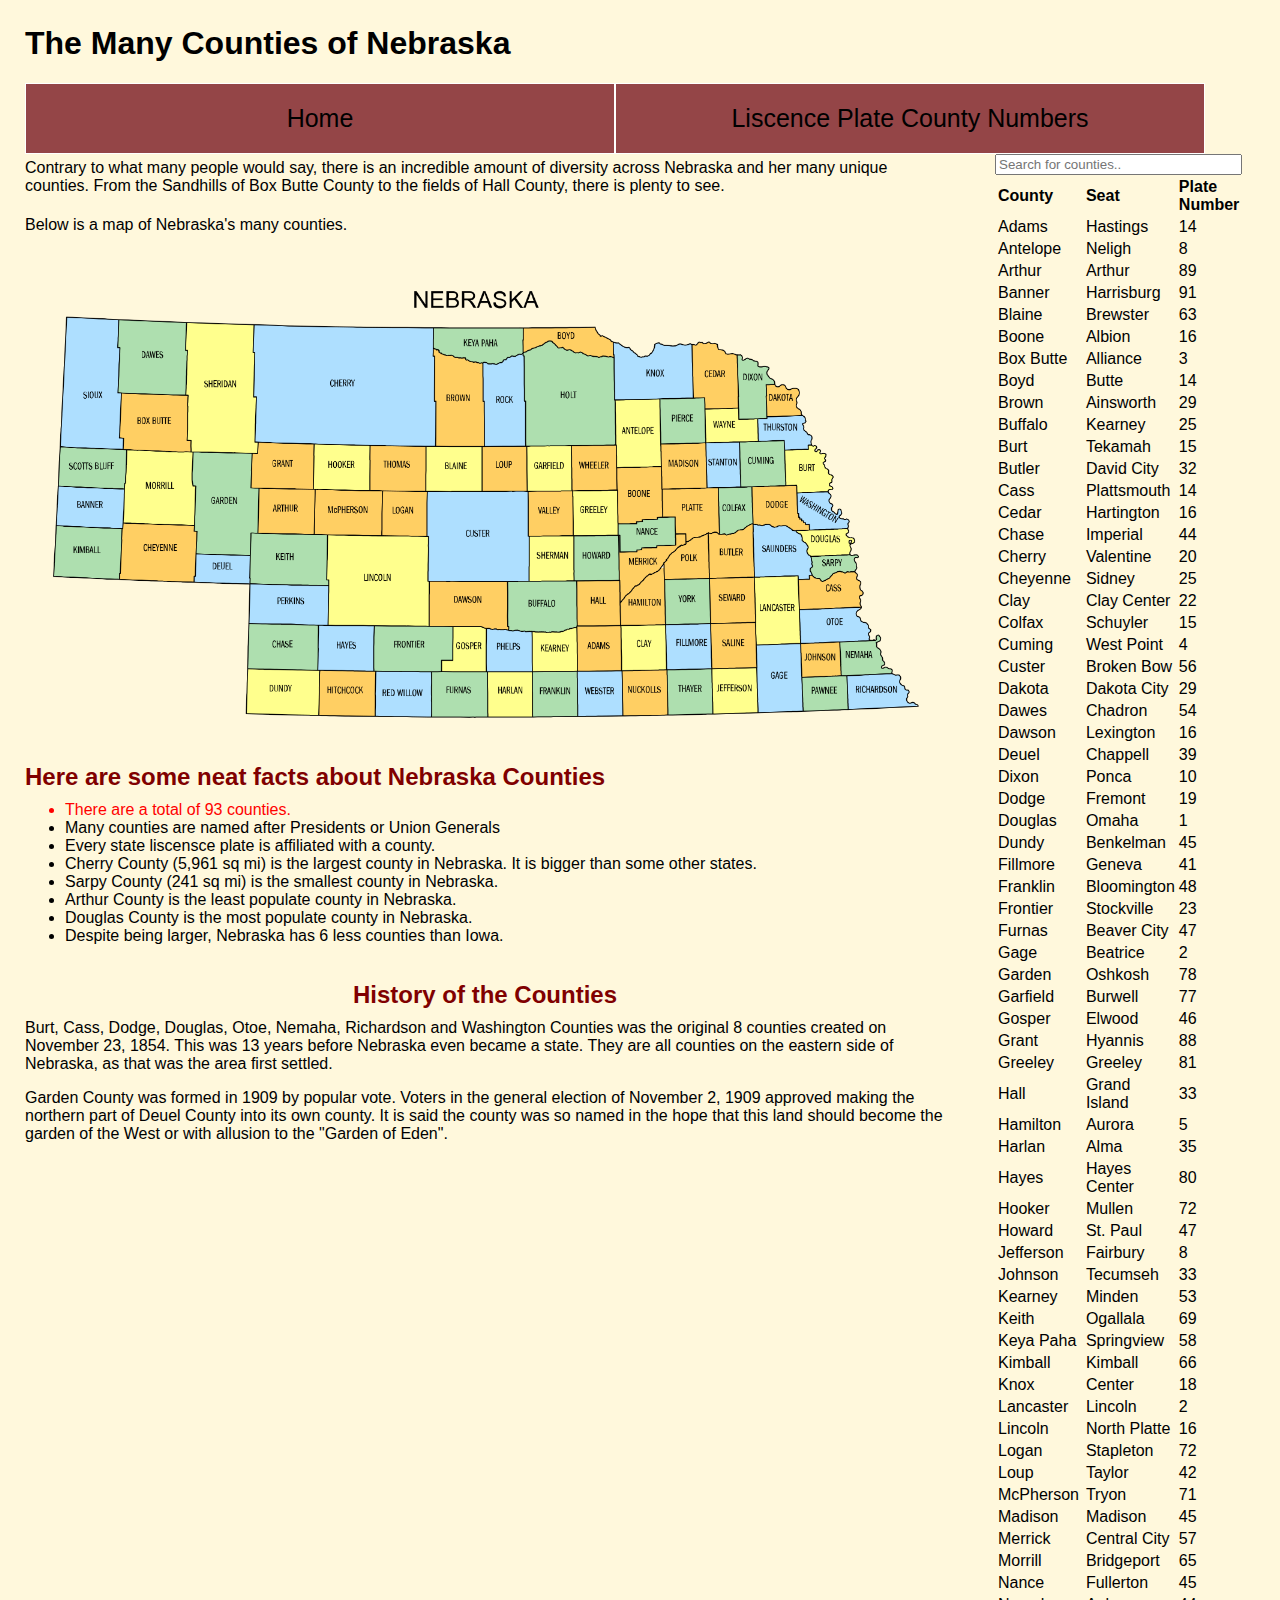
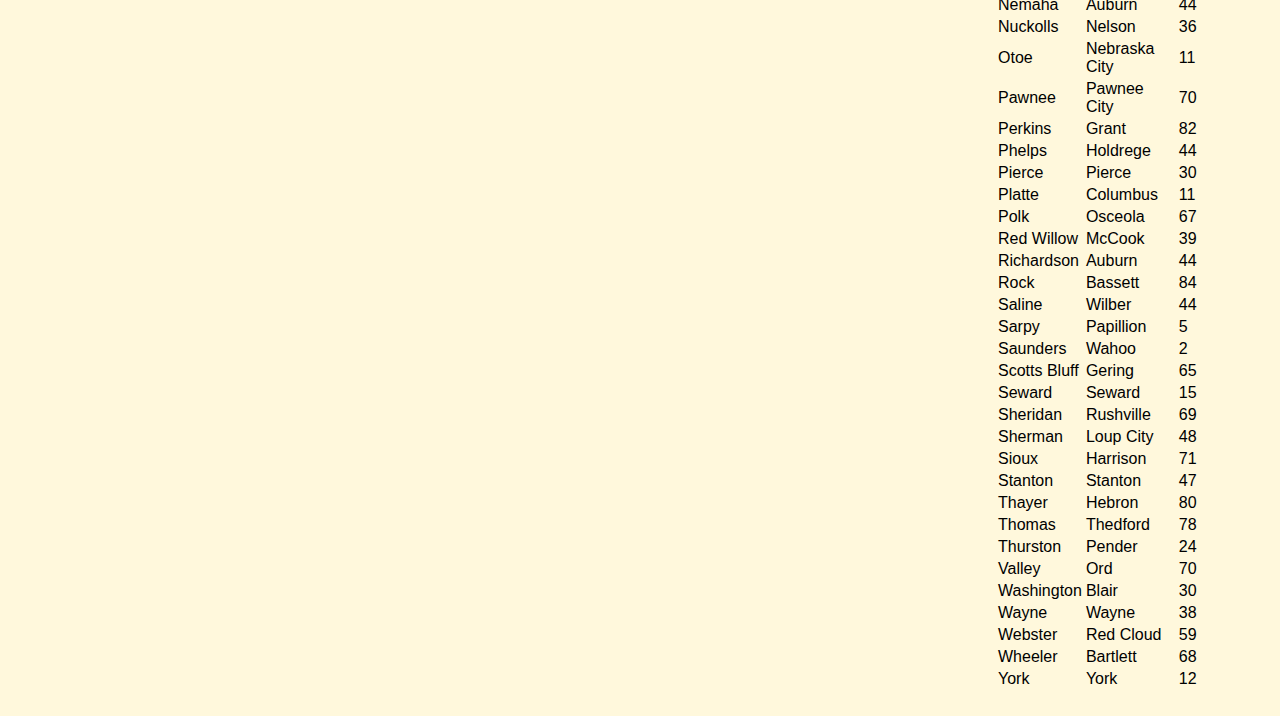
==== index.html @ 9b0bc9d3 "Initial Commit" ====
<!DOCTYPE html>
<html lang="en">
  <head>
    <meta charset="utf-8">
    <title>Nebraska's Counties</title>
    <link rel="stylesheet" href="new.css">
    <link rel="stylesheet"  type = "text/css" href="css/simple.css"> 
    
    <style>
      body {
        background-color: cornsilk; font-family: 'Gill Sans', 'Gill Sans MT', Calibri, 'Trebuchet MS', sans-serif; margin: 25px; padding-right: 50px;
      }
      h2 {color: maroon; margin-bottom: 5px;}
      p {margin-top: 5px;}
      ul {margin-top: 5px;}
      .importantPoint {color: red;}
      /*Map now floats with the content*/
      #nebraskaMap {width: 900px; height: auto; padding: 10px;}
      #countyHistory{ text-align: center;}
        .flex-container {
            display: flex;
            justify-content: left;
            flex-wrap: wrap;
            max-width: 1500px;
        }

        .flex-child {
            flex: 2;
            border: 1px solid white;
            background-color: #944547;
            text-align: center;
            color: white;
            padding: 20px;
            font-size: 25px;
            gap: 20px;
        }
        a:link {
            text-decoration: none;
            color: black;
        }

      a:hover{
        text-decoration: underline;
        color:black;
        background-color: lightcoral;
      }

      .image-container {
        display: flex;
        justify-content: center;
        align-items: center;
      }

      .flex-container-horizontal {
        display: flex;
        gap: 50px;
        flex: 1 1 0;
      }

        .flex-container-vertical {
            display: flex;
            flex-direction: column;
            max-width: 1200px;
        }

      
    </style>
  </head>
  <body>
    <h1>The Many Counties of Nebraska</h1>
    <div class="flex-container">
      <div class="flex-child">
        <a href="index.html">Home</a>
      </div>
      <div class="flex-child">
        <a href="page2.html">Liscence Plate County Numbers</a>
      </div>
    </div>

    <div class="flex-container-horizontal">
        <div class="flex-container-vertical">
            <p>
                Contrary to what many people would say, there is an incredible amount of diversity across Nebraska and her many unique counties. From the Sandhills of Box Butte County to the fields of Hall County,
                there is plenty to see.
            </p>
            <p>Below is a map of Nebraska's many counties.</p>
            <img id="nebraskaMap" src="images/nebraska-county-map-colored-000000.png">
            <h2>Here are some neat facts about Nebraska Counties</h2>
            <ul>
                <li class="importantPoint">There are a total of 93 counties.</li>
                <li>Many counties are named after Presidents or Union Generals</li>
                <li>Every state liscensce plate is affiliated with a county.</li>
                <li>Cherry County (5,961 sq mi) is the largest county in Nebraska. It is bigger than some other states.</li>
                <li>Sarpy County (241 sq mi) is the smallest county in Nebraska.</li>
                <li>Arthur County is the least populate county in Nebraska.</li>
                <li>Douglas County is the most populate county in Nebraska.</li>
                <li>Despite being larger, Nebraska has 6 less counties than Iowa.</li>
            </ul>


            <h2 id="countyHistory">History of the Counties</h2>
            <div class="flex_container">
                <p>
                    Burt, Cass, Dodge, Douglas, Otoe, Nemaha, Richardson and Washington Counties was the original 8 counties created on November 23, 1854. This was 13 years before Nebraska even became a state. They
                    are all counties on the eastern side of Nebraska, as that was the area first settled.
                </p>
                <p>
                    Garden County was formed in 1909 by popular vote. Voters in the general election of November 2, 1909 approved making the northern part of Deuel County into its own county. It is said the county
                    was so named in the hope that this land should become the garden of the West or with allusion to the "Garden of Eden".
            </div>

        </div>

        <div class="flex-container-vertical">

            <input type="text" id="countySearchInput" onkeyup="countySearch()" placeholder="Search for counties.." title="Type in a County's name'">

            <table id="countiesTable">
                <tr class="header">
                    <th style="width:40%; text-align:left">County</th>
                    <th style="width:40%; text-align:left">Seat</th>
                    <th style="width:20%; text-align:left">Plate Number</th>
                </tr>
                <tr>
                    <td>Adams</td>
                    <td>Hastings</td>
                    <td>14</td>
                </tr>
                <tr>
                    <td>Antelope</td>
                    <td>Neligh</td>
                    <td>8</td>
                </tr>
                <tr>
                    <td>Arthur</td>
                    <td>Arthur</td>
                    <td>89</td>
                </tr>
                <tr>
                    <td>Banner</td>
                    <td>Harrisburg</td>
                    <td>91</td>
                </tr>
                <tr>
                    <td>Blaine</td>
                    <td>Brewster</td>
                    <td>63</td>
                </tr>
                <tr>
                    <td>Boone</td>
                    <td>Albion</td>
                    <td>16</td>
                </tr>
                <tr>
                    <td>Box Butte</td>
                    <td>Alliance</td>
                    <td>3</td>
                </tr>
                <tr>
                    <td>Boyd</td>
                    <td>Butte</td>
                    <td>14</td>
                </tr>
                <tr>
                    <td>Brown</td>
                    <td>Ainsworth</td>
                    <td>29</td>
                </tr>
                <tr>
                    <td>Buffalo</td>
                    <td>Kearney</td>
                    <td>25</td>
                </tr>
                <tr>
                    <td>Burt</td>
                    <td>Tekamah</td>
                    <td>15</td>
                </tr>
                <tr>
                    <td>Butler</td>
                    <td>David City</td>
                    <td>32</td>
                </tr>
                <tr>
                    <td>Cass</td>
                    <td>Plattsmouth</td>
                    <td>14</td>
                </tr>
                <tr>
                    <td>Cedar</td>
                    <td>Hartington</td>
                    <td>16</td>
                </tr>
                <tr>
                    <td>Chase</td>
                    <td>Imperial</td>
                    <td>44</td>
                </tr>
                <tr>
                    <td>Cherry</td>
                    <td>Valentine</td>
                    <td>20</td>
                </tr>
                <tr>
                    <td>Cheyenne</td>
                    <td>Sidney</td>
                    <td>25</td>
                </tr>
                <tr>
                    <td>Clay</td>
                    <td>Clay Center</td>
                    <td>22</td>
                </tr>
                <tr>
                    <td>Colfax</td>
                    <td>Schuyler</td>
                    <td>15</td>
                </tr>
                <tr>
                    <td>Cuming</td>
                    <td>West Point</td>
                    <td>4</td>
                </tr>
                <tr>
                    <td>Custer</td>
                    <td>Broken Bow</td>
                    <td>56</td>
                </tr>
                <tr>
                    <td>Dakota</td>
                    <td>Dakota City</td>
                    <td>29</td>
                </tr>
                <tr>
                    <td>Dawes</td>
                    <td>Chadron</td>
                    <td>54</td>
                </tr>
                <tr>
                    <td>Dawson</td>
                    <td>Lexington</td>
                    <td>16</td>
                </tr>
                <tr>
                    <td>Deuel</td>
                    <td>Chappell</td>
                    <td>39</td>
                </tr>
                <tr>
                    <td>Dixon</td>
                    <td>Ponca</td>
                    <td>10</td>
                </tr>
                <tr>
                    <td>Dodge</td>
                    <td>Fremont</td>
                    <td>19</td>
                </tr>
                <tr>
                    <td><a href="douglas.html">Douglas</a></td>
                    <td>Omaha</td>
                    <td>1</td>
                </tr>
                <tr>
                    <td>Dundy</td>
                    <td>Benkelman</td>
                    <td>45</td>
                </tr>
                <tr>
                    <td>Fillmore</td>
                    <td>Geneva</td>
                    <td>41</td>
                </tr>
                <tr>
                    <td>Franklin</td>
                    <td>Bloomington</td>
                    <td>48</td>
                </tr>
                <tr>
                    <td>Frontier</td>
                    <td>Stockville</td>
                    <td>23</td>
                </tr>
                <tr>
                    <td>Furnas</td>
                    <td>Beaver City</td>
                    <td>47</td>
                </tr>
                <tr>
                    <td>Gage</td>
                    <td>Beatrice</td>
                    <td>2</td>
                </tr>
                <tr>
                    <td>Garden</td>
                    <td>Oshkosh</td>
                    <td>78</td>
                </tr>
                <tr>
                    <td>Garfield</td>
                    <td>Burwell</td>
                    <td>77</td>
                </tr>
                <tr>
                    <td>Gosper</td>
                    <td>Elwood</td>
                    <td>46</td>
                </tr>
                <tr>
                    <td>Grant</td>
                    <td>Hyannis</td>
                    <td>88</td>
                </tr>
                <tr>
                    <td>Greeley</td>
                    <td>Greeley</td>
                    <td>81</td>
                </tr>
                <tr>
                    <td>Hall</td>
                    <td>Grand Island</td>
                    <td>33</td>
                </tr>
                <tr>
                    <td>Hamilton</td>
                    <td>Aurora</td>
                    <td>5</td>
                </tr>
                <tr>
                    <td>Harlan</td>
                    <td>Alma</td>
                    <td>35</td>
                </tr>
                <tr>
                    <td>Hayes</td>
                    <td>Hayes Center</td>
                    <td>80</td>
                </tr>
                <tr>
                    <td>Hooker</td>
                    <td>Mullen</td>
                    <td>72</td>
                </tr>
                <tr>
                    <td>Howard</td>
                    <td>St. Paul</td>
                    <td>47</td>
                </tr>
                <tr>
                    <td>Jefferson</td>
                    <td>Fairbury</td>
                    <td>8</td>
                </tr>
                <tr>
                    <td>Johnson</td>
                    <td>Tecumseh</td>
                    <td>33</td>
                </tr>
                <tr>
                    <td>Kearney</td>
                    <td>Minden</td>
                    <td>53</td>
                </tr>
                <tr>
                    <td>Keith</td>
                    <td>Ogallala</td>
                    <td>69</td>
                </tr>
                <tr>
                    <td>Keya Paha</td>
                    <td>Springview</td>
                    <td>58</td>
                </tr>
                <tr>
                    <td>Kimball</td>
                    <td>Kimball</td>
                    <td>66</td>
                </tr>
                <tr>
                    <td>Knox</td>
                    <td>Center</td>
                    <td>18</td>
                </tr>
                <tr>
                    <td>Lancaster</td>
                    <td>Lincoln</td>
                    <td>2</td>
                </tr>
                <tr>
                    <td>Lincoln</td>
                    <td>North Platte</td>
                    <td>16</td>
                </tr>
                <tr>
                    <td>Logan</td>
                    <td>Stapleton</td>
                    <td>72</td>
                </tr>
                <tr>
                    <td>Loup</td>
                    <td>Taylor</td>
                    <td>42</td>
                </tr>
                <tr>
                    <td>McPherson</td>
                    <td>Tryon</td>
                    <td>71</td>
                </tr>
                <tr>
                    <td>Madison</td>
                    <td>Madison</td>
                    <td>45</td>
                </tr>
                <tr>
                    <td>Merrick</td>
                    <td>Central City</td>
                    <td>57</td>
                </tr>
                <tr>
                    <td>Morrill</td>
                    <td>Bridgeport</td>
                    <td>65</td>
                </tr>
                <tr>
                    <td>Nance</td>
                    <td>Fullerton</td>
                    <td>45</td>
                </tr>
                <tr>
                    <td>Nemaha</td>
                    <td>Auburn</td>
                    <td>44</td>
                </tr>
                <tr>
                    <td>Nuckolls</td>
                    <td>Nelson</td>
                    <td>36</td>
                </tr>
                <tr>
                    <td>Otoe</td>
                    <td>Nebraska City</td>
                    <td>11</td>
                </tr>
                <tr>
                    <td>Pawnee</td>
                    <td>Pawnee City</td>
                    <td>70</td>
                </tr>
                <tr>
                    <td>Perkins</td>
                    <td>Grant</td>
                    <td>82</td>
                </tr>
                <tr>
                    <td>Phelps</td>
                    <td>Holdrege</td>
                    <td>44</td>
                </tr>
                <tr>
                    <td>Pierce</td>
                    <td>Pierce</td>
                    <td>30</td>
                </tr>
                <tr>
                    <td>Platte</td>
                    <td>Columbus</td>
                    <td>11</td>
                </tr>
                <tr>
                    <td>Polk</td>
                    <td>Osceola</td>
                    <td>67</td>
                </tr>
                <tr>
                    <td>Red Willow</td>
                    <td>McCook</td>
                    <td>39</td>
                </tr>
                <tr>
                    <td>Richardson</td>
                    <td>Auburn</td>
                    <td>44</td>
                </tr>
                <tr>
                    <td>Rock</td>
                    <td>Bassett</td>
                    <td>84</td>
                </tr>
                <tr>
                    <td>Saline</td>
                    <td>Wilber</td>
                    <td>44</td>
                </tr>
                <tr>
                    <td>Sarpy</td>
                    <td>Papillion</td>
                    <td>5</td>
                </tr>
                <tr>
                    <td>Saunders</td>
                    <td>Wahoo</td>
                    <td>2</td>
                </tr>
                <tr>
                    <td>Scotts Bluff</td>
                    <td>Gering</td>
                    <td>65</td>
                </tr>
                <tr>
                    <td>Seward</td>
                    <td>Seward</td>
                    <td>15</td>
                </tr>
                <tr>
                    <td>Sheridan</td>
                    <td>Rushville</td>
                    <td>69</td>
                </tr>
                <tr>
                    <td>Sherman</td>
                    <td>Loup City</td>
                    <td>48</td>
                </tr>
                <tr>
                    <td>Sioux</td>
                    <td>Harrison</td>
                    <td>71</td>
                </tr>
                <tr>
                    <td>Stanton</td>
                    <td>Stanton</td>
                    <td>47</td>
                </tr>
                <tr>
                    <td>Thayer</td>
                    <td>Hebron</td>
                    <td>80</td>
                </tr>
                <tr>
                    <td>Thomas</td>
                    <td>Thedford</td>
                    <td>78</td>
                </tr>
                <tr>
                    <td>Thurston</td>
                    <td>Pender</td>
                    <td>24</td>
                </tr>
                <tr>
                    <td>Valley</td>
                    <td>Ord</td>
                    <td>70</td>
                </tr>
                <tr>
                    <td>Washington</td>
                    <td>Blair</td>
                    <td>30</td>
                </tr>
                <tr>
                    <td>Wayne</td>
                    <td>Wayne</td>
                    <td>38</td>
                </tr>
                <tr>
                    <td>Webster</td>
                    <td>Red Cloud</td>
                    <td>59</td>
                </tr>
                <tr>
                    <td>Wheeler</td>
                    <td>Bartlett</td>
                    <td>68</td>
                </tr>
                <tr>
                    <td>York</td>
                    <td>York</td>
                    <td>12</td>
                </tr>
            </table>
        </div>
    </div>

    <script>
        function countySearch() {
            var input = document.getElementById("countySearchInput");
            var filter = input.value.toUpperCase();
            var table = document.getElementById("countiesTable");
            var tr = table.getElementsByTagName("tr");
            for (i = 0; i < tr.length; i++) {
                td = tr[i].getElementsByTagName("td")[0];
                if (td) {
                    txtValue = td.textContent || td.innerText;
                    if (txtValue.toUpperCase().indexOf(filter) > -1) {
                        tr[i].style.display = "";
                    } else {
                        tr[i].style.display = "none";
                    }
                }
            }
        }
    </script>

  </body>
</html>
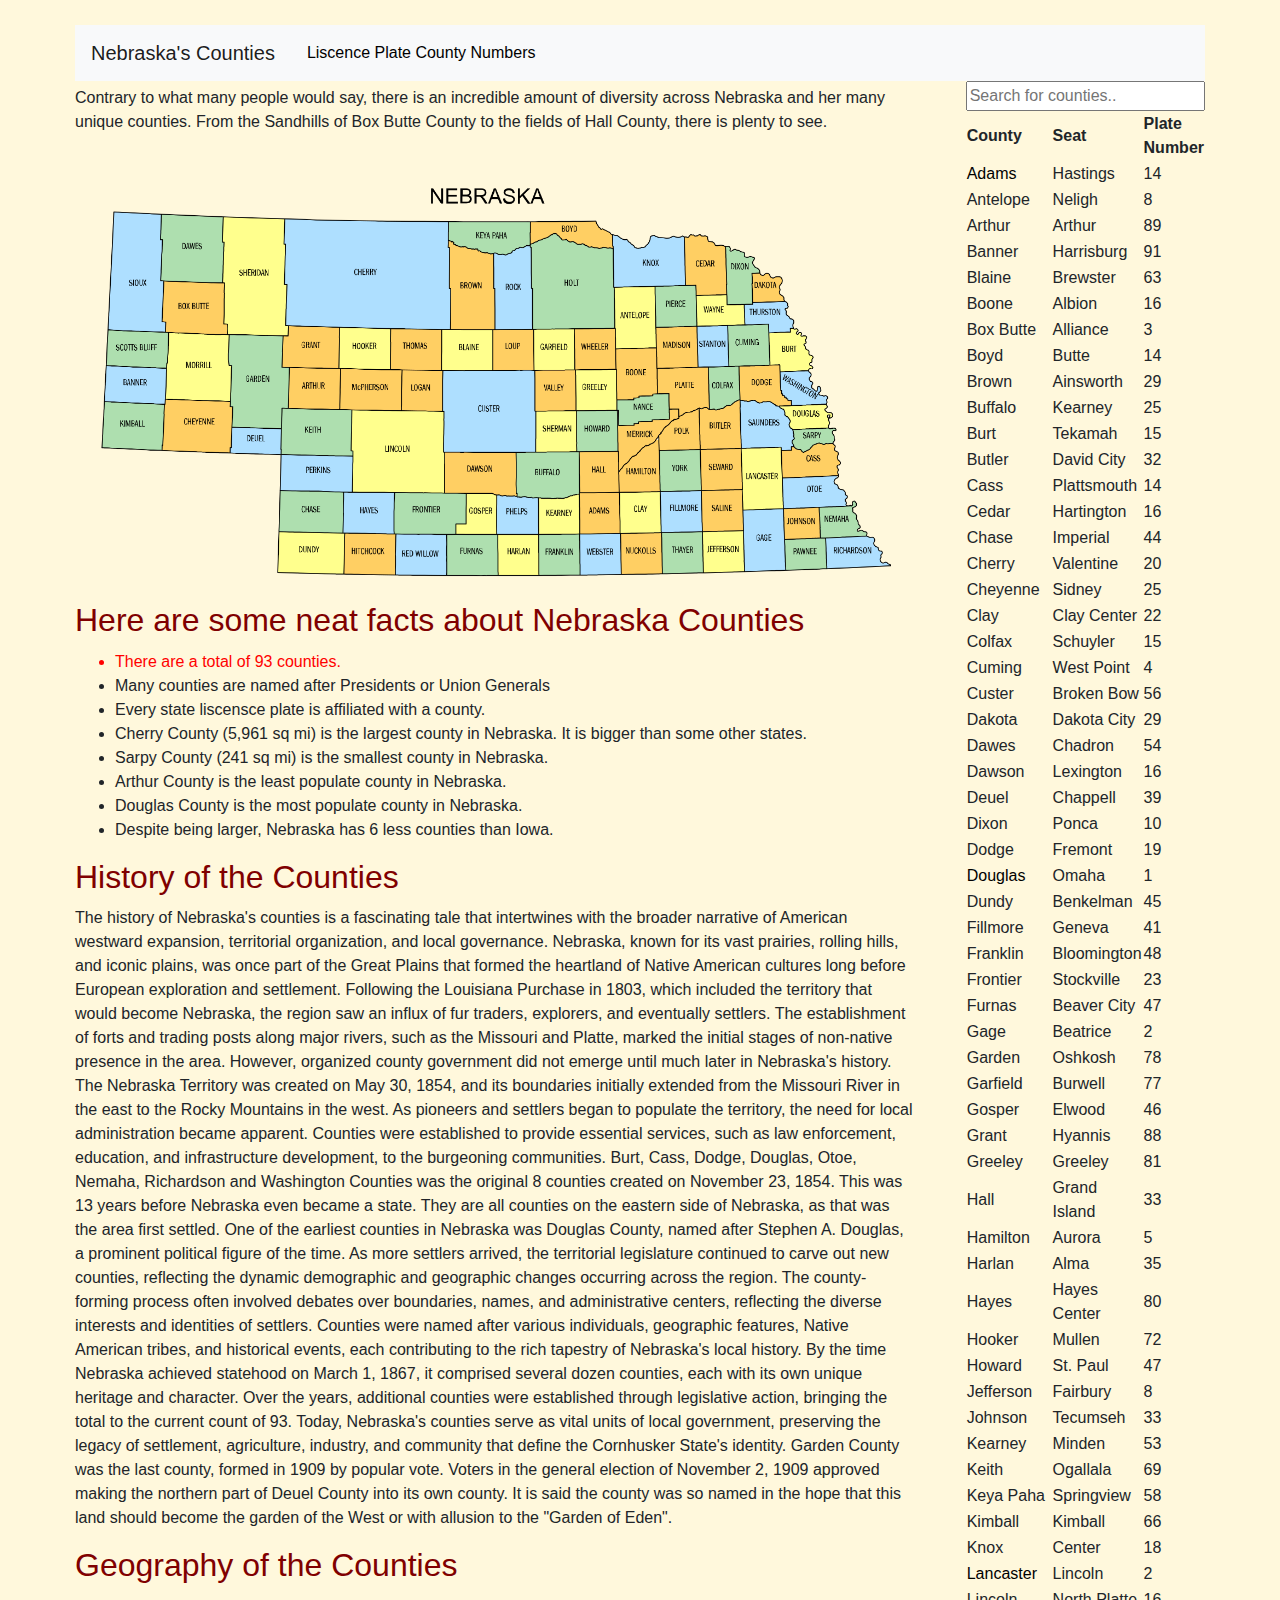
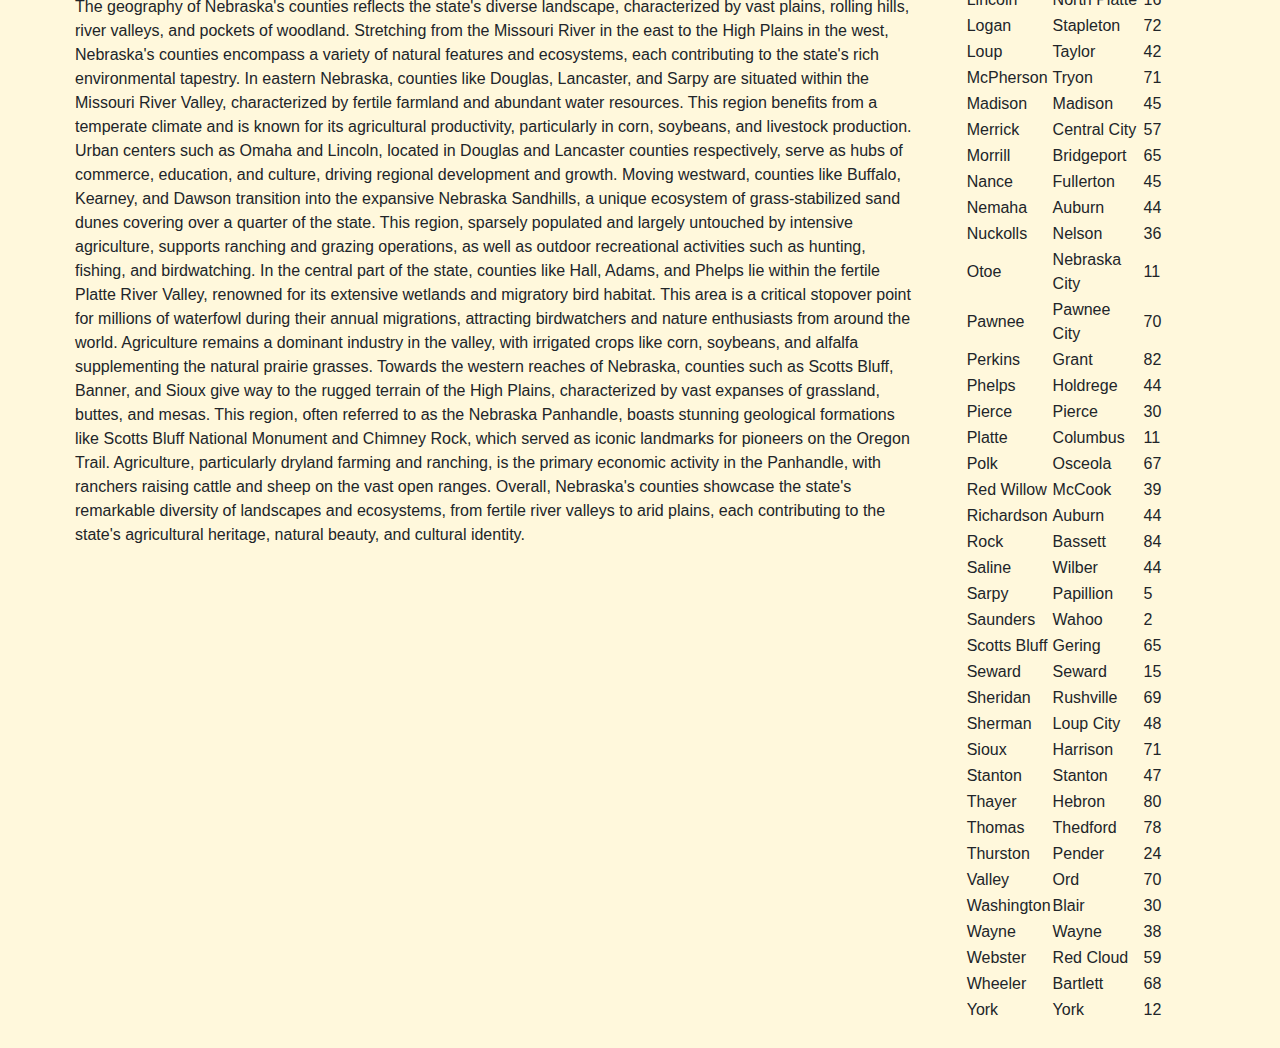
==== commit 91b93468: "Add files via upload" ====
--- a/index.html
+++ b/index.html
@@ -1,604 +1,576 @@
 <!DOCTYPE html>
 <html lang="en">
-  <head>
+<head>
     <meta charset="utf-8">
     <title>Nebraska's Counties</title>
-    <link rel="stylesheet" href="new.css">
-    <link rel="stylesheet"  type = "text/css" href="css/simple.css"> 
-    
+    <link href="https://stackpath.bootstrapcdn.com/bootstrap/4.5.2/css/bootstrap.min.css" rel="stylesheet">
+    <link rel="stylesheet" type="text/css" href="css/style.css">
     <style>
-      body {
-        background-color: cornsilk; font-family: 'Gill Sans', 'Gill Sans MT', Calibri, 'Trebuchet MS', sans-serif; margin: 25px; padding-right: 50px;
-      }
-      h2 {color: maroon; margin-bottom: 5px;}
-      p {margin-top: 5px;}
-      ul {margin-top: 5px;}
-      .importantPoint {color: red;}
-      /*Map now floats with the content*/
-      #nebraskaMap {width: 900px; height: auto; padding: 10px;}
-      #countyHistory{ text-align: center;}
-        .flex-container {
-            display: flex;
-            justify-content: left;
-            flex-wrap: wrap;
-            max-width: 1500px;
-        }
-
-        .flex-child {
-            flex: 2;
-            border: 1px solid white;
-            background-color: #944547;
-            text-align: center;
-            color: white;
-            padding: 20px;
-            font-size: 25px;
-            gap: 20px;
-        }
-        a:link {
-            text-decoration: none;
-            color: black;
+        /*Map now floats with the content*/
+        #nebraskaMap {
+            padding: 10px;
+            max-width: 100%; /* Ensure the image does not exceed the container width */
+            height: auto; /* Maintain aspect ratio */
+            transition: width 0.5s ease;
         }
-
-      a:hover{
-        text-decoration: underline;
-        color:black;
-        background-color: lightcoral;
-      }
-
-      .image-container {
-        display: flex;
-        justify-content: center;
-        align-items: center;
-      }
-
-      .flex-container-horizontal {
-        display: flex;
-        gap: 50px;
-        flex: 1 1 0;
-      }
-
-        .flex-container-vertical {
-            display: flex;
-            flex-direction: column;
-            max-width: 1200px;
-        }
-
-      
     </style>
-  </head>
+</head>
   <body>
-    <h1>The Many Counties of Nebraska</h1>
-    <div class="flex-container">
-      <div class="flex-child">
-        <a href="index.html">Home</a>
+      <nav class="navbar navbar-expand-lg navbar-light bg-light">
+          <a class="navbar-brand" href="index.html">Nebraska's Counties</a>
+          <a class="nav-link" href="page2.html">Liscence Plate County Numbers</a>
+      </nav>
+
+      <div class="flex-container-horizontal">
+          <div class="flex-container-vertical">
+              <p>
+                  Contrary to what many people would say, there is an incredible amount of diversity across Nebraska and her many unique counties. From the Sandhills of Box Butte County to the fields of Hall County,
+                  there is plenty to see.
+              </p>
+              <img id="nebraskaMap" src="images/nebraska-county-map-colored-000000.png">
+              <h2>Here are some neat facts about Nebraska Counties</h2>
+              <ul>
+                  <li class="importantPoint">There are a total of 93 counties.</li>
+                  <li>Many counties are named after Presidents or Union Generals</li>
+                  <li>Every state liscensce plate is affiliated with a county.</li>
+                  <li>Cherry County (5,961 sq mi) is the largest county in Nebraska. It is bigger than some other states.</li>
+                  <li>Sarpy County (241 sq mi) is the smallest county in Nebraska.</li>
+                  <li>Arthur County is the least populate county in Nebraska.</li>
+                  <li>Douglas County is the most populate county in Nebraska.</li>
+                  <li>Despite being larger, Nebraska has 6 less counties than Iowa.</li>
+              </ul>
+
+
+              <h2 id="countyHistory">History of the Counties</h2>
+              <div class="flex_container">
+                  <p>
+                      The history of Nebraska's counties is a fascinating tale that intertwines with the broader narrative of American westward expansion, territorial organization, and local governance. Nebraska, known for its vast prairies, rolling hills, and iconic plains, was once part of the Great Plains that formed the heartland of Native American cultures long before European exploration and settlement.
+
+                      Following the Louisiana Purchase in 1803, which included the territory that would become Nebraska, the region saw an influx of fur traders, explorers, and eventually settlers. The establishment of forts and trading posts along major rivers, such as the Missouri and Platte, marked the initial stages of non-native presence in the area. However, organized county government did not emerge until much later in Nebraska's history.
+
+                      The Nebraska Territory was created on May 30, 1854, and its boundaries initially extended from the Missouri River in the east to the Rocky Mountains in the west. As pioneers and settlers began to populate the territory, the need for local administration became apparent. Counties were established to provide essential services, such as law enforcement, education, and infrastructure development, to the burgeoning communities.
+
+                      Burt, Cass, Dodge, Douglas, Otoe, Nemaha, Richardson and Washington Counties was the original 8 counties created on November 23, 1854. This was 13 years before Nebraska even became a state. They
+                      are all counties on the eastern side of Nebraska, as that was the area first settled.
+
+                      One of the earliest counties in Nebraska was Douglas County, named after Stephen A. Douglas, a prominent political figure of the time. As more settlers arrived, the territorial legislature continued to carve out new counties, reflecting the dynamic demographic and geographic changes occurring across the region.
+
+                      The county-forming process often involved debates over boundaries, names, and administrative centers, reflecting the diverse interests and identities of settlers. Counties were named after various individuals, geographic features, Native American tribes, and historical events, each contributing to the rich tapestry of Nebraska's local history.
+
+                      By the time Nebraska achieved statehood on March 1, 1867, it comprised several dozen counties, each with its own unique heritage and character. Over the years, additional counties were established through legislative action, bringing the total to the current count of 93. Today, Nebraska's counties serve as vital units of local government, preserving the legacy of settlement, agriculture, industry, and community that define the Cornhusker State's identity.
+
+                      Garden County was the last county, formed in 1909 by popular vote. Voters in the general election of November 2, 1909 approved making the northern part of Deuel County into its own county. It is said the county
+                      was so named in the hope that this land should become the garden of the West or with allusion to the "Garden of Eden".
+                  </p>
+              </div>
+
+              <h2 id="countyGeography">Geography of the Counties</h2>
+              <div class="flex_container">
+                  <p>
+                      The geography of Nebraska's counties reflects the state's diverse landscape, characterized by vast plains, rolling hills, river valleys, and pockets of woodland. Stretching from the Missouri River in the east to the High Plains in the west, Nebraska's counties encompass a variety of natural features and ecosystems, each contributing to the state's rich environmental tapestry.
+
+                      In eastern Nebraska, counties like Douglas, Lancaster, and Sarpy are situated within the Missouri River Valley, characterized by fertile farmland and abundant water resources. This region benefits from a temperate climate and is known for its agricultural productivity, particularly in corn, soybeans, and livestock production. Urban centers such as Omaha and Lincoln, located in Douglas and Lancaster counties respectively, serve as hubs of commerce, education, and culture, driving regional development and growth.
+
+                      Moving westward, counties like Buffalo, Kearney, and Dawson transition into the expansive Nebraska Sandhills, a unique ecosystem of grass-stabilized sand dunes covering over a quarter of the state. This region, sparsely populated and largely untouched by intensive agriculture, supports ranching and grazing operations, as well as outdoor recreational activities such as hunting, fishing, and birdwatching.
+
+                      In the central part of the state, counties like Hall, Adams, and Phelps lie within the fertile Platte River Valley, renowned for its extensive wetlands and migratory bird habitat. This area is a critical stopover point for millions of waterfowl during their annual migrations, attracting birdwatchers and nature enthusiasts from around the world. Agriculture remains a dominant industry in the valley, with irrigated crops like corn, soybeans, and alfalfa supplementing the natural prairie grasses.
+
+                      Towards the western reaches of Nebraska, counties such as Scotts Bluff, Banner, and Sioux give way to the rugged terrain of the High Plains, characterized by vast expanses of grassland, buttes, and mesas. This region, often referred to as the Nebraska Panhandle, boasts stunning geological formations like Scotts Bluff National Monument and Chimney Rock, which served as iconic landmarks for pioneers on the Oregon Trail. Agriculture, particularly dryland farming and ranching, is the primary economic activity in the Panhandle, with ranchers raising cattle and sheep on the vast open ranges.
+
+                      Overall, Nebraska's counties showcase the state's remarkable diversity of landscapes and ecosystems, from fertile river valleys to arid plains, each contributing to the state's agricultural heritage, natural beauty, and cultural identity.
+                  </p>
+              </div>
+
+          </div>
+
+          <div class="flex-container-vertical">
+
+              <input type="text" id="countySearchInput" onkeyup="countySearch()" placeholder="Search for counties.." title="Type in a County's name'">
+
+              <table id="countiesTable">
+                  <tr class="header">
+                      <th style="width:40%; text-align:left">County</th>
+                      <th style="width:40%; text-align:left">Seat</th>
+                      <th style="width:20%; text-align:left">Plate Number</th>
+                  </tr>
+                  <tr>
+                      <td><a href="adams.html">Adams</a></td>
+                      <td>Hastings</td>
+                      <td>14</td>
+                  </tr>
+                  <tr>
+                      <td>Antelope</td>
+                      <td>Neligh</td>
+                      <td>8</td>
+                  </tr>
+                  <tr>
+                      <td>Arthur</td>
+                      <td>Arthur</td>
+                      <td>89</td>
+                  </tr>
+                  <tr>
+                      <td>Banner</td>
+                      <td>Harrisburg</td>
+                      <td>91</td>
+                  </tr>
+                  <tr>
+                      <td>Blaine</td>
+                      <td>Brewster</td>
+                      <td>63</td>
+                  </tr>
+                  <tr>
+                      <td>Boone</td>
+                      <td>Albion</td>
+                      <td>16</td>
+                  </tr>
+                  <tr>
+                      <td>Box Butte</td>
+                      <td>Alliance</td>
+                      <td>3</td>
+                  </tr>
+                  <tr>
+                      <td>Boyd</td>
+                      <td>Butte</td>
+                      <td>14</td>
+                  </tr>
+                  <tr>
+                      <td>Brown</td>
+                      <td>Ainsworth</td>
+                      <td>29</td>
+                  </tr>
+                  <tr>
+                      <td>Buffalo</td>
+                      <td>Kearney</td>
+                      <td>25</td>
+                  </tr>
+                  <tr>
+                      <td>Burt</td>
+                      <td>Tekamah</td>
+                      <td>15</td>
+                  </tr>
+                  <tr>
+                      <td>Butler</td>
+                      <td>David City</td>
+                      <td>32</td>
+                  </tr>
+                  <tr>
+                      <td>Cass</td>
+                      <td>Plattsmouth</td>
+                      <td>14</td>
+                  </tr>
+                  <tr>
+                      <td>Cedar</td>
+                      <td>Hartington</td>
+                      <td>16</td>
+                  </tr>
+                  <tr>
+                      <td>Chase</td>
+                      <td>Imperial</td>
+                      <td>44</td>
+                  </tr>
+                  <tr>
+                      <td>Cherry</td>
+                      <td>Valentine</td>
+                      <td>20</td>
+                  </tr>
+                  <tr>
+                      <td>Cheyenne</td>
+                      <td>Sidney</td>
+                      <td>25</td>
+                  </tr>
+                  <tr>
+                      <td>Clay</td>
+                      <td>Clay Center</td>
+                      <td>22</td>
+                  </tr>
+                  <tr>
+                      <td>Colfax</td>
+                      <td>Schuyler</td>
+                      <td>15</td>
+                  </tr>
+                  <tr>
+                      <td>Cuming</td>
+                      <td>West Point</td>
+                      <td>4</td>
+                  </tr>
+                  <tr>
+                      <td>Custer</td>
+                      <td>Broken Bow</td>
+                      <td>56</td>
+                  </tr>
+                  <tr>
+                      <td>Dakota</td>
+                      <td>Dakota City</td>
+                      <td>29</td>
+                  </tr>
+                  <tr>
+                      <td>Dawes</td>
+                      <td>Chadron</td>
+                      <td>54</td>
+                  </tr>
+                  <tr>
+                      <td>Dawson</td>
+                      <td>Lexington</td>
+                      <td>16</td>
+                  </tr>
+                  <tr>
+                      <td>Deuel</td>
+                      <td>Chappell</td>
+                      <td>39</td>
+                  </tr>
+                  <tr>
+                      <td>Dixon</td>
+                      <td>Ponca</td>
+                      <td>10</td>
+                  </tr>
+                  <tr>
+                      <td>Dodge</td>
+                      <td>Fremont</td>
+                      <td>19</td>
+                  </tr>
+                  <tr>
+                      <td><a href="douglas.html">Douglas</a></td>
+                      <td>Omaha</td>
+                      <td>1</td>
+                  </tr>
+                  <tr>
+                      <td>Dundy</td>
+                      <td>Benkelman</td>
+                      <td>45</td>
+                  </tr>
+                  <tr>
+                      <td>Fillmore</td>
+                      <td>Geneva</td>
+                      <td>41</td>
+                  </tr>
+                  <tr>
+                      <td>Franklin</td>
+                      <td>Bloomington</td>
+                      <td>48</td>
+                  </tr>
+                  <tr>
+                      <td>Frontier</td>
+                      <td>Stockville</td>
+                      <td>23</td>
+                  </tr>
+                  <tr>
+                      <td>Furnas</td>
+                      <td>Beaver City</td>
+                      <td>47</td>
+                  </tr>
+                  <tr>
+                      <td>Gage</td>
+                      <td>Beatrice</td>
+                      <td>2</td>
+                  </tr>
+                  <tr>
+                      <td>Garden</td>
+                      <td>Oshkosh</td>
+                      <td>78</td>
+                  </tr>
+                  <tr>
+                      <td>Garfield</td>
+                      <td>Burwell</td>
+                      <td>77</td>
+                  </tr>
+                  <tr>
+                      <td>Gosper</td>
+                      <td>Elwood</td>
+                      <td>46</td>
+                  </tr>
+                  <tr>
+                      <td>Grant</td>
+                      <td>Hyannis</td>
+                      <td>88</td>
+                  </tr>
+                  <tr>
+                      <td>Greeley</td>
+                      <td>Greeley</td>
+                      <td>81</td>
+                  </tr>
+                  <tr>
+                      <td>Hall</td>
+                      <td>Grand Island</td>
+                      <td>33</td>
+                  </tr>
+                  <tr>
+                      <td>Hamilton</td>
+                      <td>Aurora</td>
+                      <td>5</td>
+                  </tr>
+                  <tr>
+                      <td>Harlan</td>
+                      <td>Alma</td>
+                      <td>35</td>
+                  </tr>
+                  <tr>
+                      <td>Hayes</td>
+                      <td>Hayes Center</td>
+                      <td>80</td>
+                  </tr>
+                  <tr>
+                      <td>Hooker</td>
+                      <td>Mullen</td>
+                      <td>72</td>
+                  </tr>
+                  <tr>
+                      <td>Howard</td>
+                      <td>St. Paul</td>
+                      <td>47</td>
+                  </tr>
+                  <tr>
+                      <td>Jefferson</td>
+                      <td>Fairbury</td>
+                      <td>8</td>
+                  </tr>
+                  <tr>
+                      <td>Johnson</td>
+                      <td>Tecumseh</td>
+                      <td>33</td>
+                  </tr>
+                  <tr>
+                      <td>Kearney</td>
+                      <td>Minden</td>
+                      <td>53</td>
+                  </tr>
+                  <tr>
+                      <td>Keith</td>
+                      <td>Ogallala</td>
+                      <td>69</td>
+                  </tr>
+                  <tr>
+                      <td>Keya Paha</td>
+                      <td>Springview</td>
+                      <td>58</td>
+                  </tr>
+                  <tr>
+                      <td>Kimball</td>
+                      <td>Kimball</td>
+                      <td>66</td>
+                  </tr>
+                  <tr>
+                      <td>Knox</td>
+                      <td>Center</td>
+                      <td>18</td>
+                  </tr>
+                  <tr>
+                      <td><a href="lancaster.html">Lancaster</a></td>
+                      <td>Lincoln</td>
+                      <td>2</td>
+                  </tr>
+                  <tr>
+                      <td>Lincoln</td>
+                      <td>North Platte</td>
+                      <td>16</td>
+                  </tr>
+                  <tr>
+                      <td>Logan</td>
+                      <td>Stapleton</td>
+                      <td>72</td>
+                  </tr>
+                  <tr>
+                      <td>Loup</td>
+                      <td>Taylor</td>
+                      <td>42</td>
+                  </tr>
+                  <tr>
+                      <td>McPherson</td>
+                      <td>Tryon</td>
+                      <td>71</td>
+                  </tr>
+                  <tr>
+                      <td>Madison</td>
+                      <td>Madison</td>
+                      <td>45</td>
+                  </tr>
+                  <tr>
+                      <td>Merrick</td>
+                      <td>Central City</td>
+                      <td>57</td>
+                  </tr>
+                  <tr>
+                      <td>Morrill</td>
+                      <td>Bridgeport</td>
+                      <td>65</td>
+                  </tr>
+                  <tr>
+                      <td>Nance</td>
+                      <td>Fullerton</td>
+                      <td>45</td>
+                  </tr>
+                  <tr>
+                      <td>Nemaha</td>
+                      <td>Auburn</td>
+                      <td>44</td>
+                  </tr>
+                  <tr>
+                      <td>Nuckolls</td>
+                      <td>Nelson</td>
+                      <td>36</td>
+                  </tr>
+                  <tr>
+                      <td>Otoe</td>
+                      <td>Nebraska City</td>
+                      <td>11</td>
+                  </tr>
+                  <tr>
+                      <td>Pawnee</td>
+                      <td>Pawnee City</td>
+                      <td>70</td>
+                  </tr>
+                  <tr>
+                      <td>Perkins</td>
+                      <td>Grant</td>
+                      <td>82</td>
+                  </tr>
+                  <tr>
+                      <td>Phelps</td>
+                      <td>Holdrege</td>
+                      <td>44</td>
+                  </tr>
+                  <tr>
+                      <td>Pierce</td>
+                      <td>Pierce</td>
+                      <td>30</td>
+                  </tr>
+                  <tr>
+                      <td>Platte</td>
+                      <td>Columbus</td>
+                      <td>11</td>
+                  </tr>
+                  <tr>
+                      <td>Polk</td>
+                      <td>Osceola</td>
+                      <td>67</td>
+                  </tr>
+                  <tr>
+                      <td>Red Willow</td>
+                      <td>McCook</td>
+                      <td>39</td>
+                  </tr>
+                  <tr>
+                      <td>Richardson</td>
+                      <td>Auburn</td>
+                      <td>44</td>
+                  </tr>
+                  <tr>
+                      <td>Rock</td>
+                      <td>Bassett</td>
+                      <td>84</td>
+                  </tr>
+                  <tr>
+                      <td>Saline</td>
+                      <td>Wilber</td>
+                      <td>44</td>
+                  </tr>
+                  <tr>
+                      <td>Sarpy</td>
+                      <td>Papillion</td>
+                      <td>5</td>
+                  </tr>
+                  <tr>
+                      <td>Saunders</td>
+                      <td>Wahoo</td>
+                      <td>2</td>
+                  </tr>
+                  <tr>
+                      <td>Scotts Bluff</td>
+                      <td>Gering</td>
+                      <td>65</td>
+                  </tr>
+                  <tr>
+                      <td>Seward</td>
+                      <td>Seward</td>
+                      <td>15</td>
+                  </tr>
+                  <tr>
+                      <td>Sheridan</td>
+                      <td>Rushville</td>
+                      <td>69</td>
+                  </tr>
+                  <tr>
+                      <td>Sherman</td>
+                      <td>Loup City</td>
+                      <td>48</td>
+                  </tr>
+                  <tr>
+                      <td>Sioux</td>
+                      <td>Harrison</td>
+                      <td>71</td>
+                  </tr>
+                  <tr>
+                      <td>Stanton</td>
+                      <td>Stanton</td>
+                      <td>47</td>
+                  </tr>
+                  <tr>
+                      <td>Thayer</td>
+                      <td>Hebron</td>
+                      <td>80</td>
+                  </tr>
+                  <tr>
+                      <td>Thomas</td>
+                      <td>Thedford</td>
+                      <td>78</td>
+                  </tr>
+                  <tr>
+                      <td>Thurston</td>
+                      <td>Pender</td>
+                      <td>24</td>
+                  </tr>
+                  <tr>
+                      <td>Valley</td>
+                      <td>Ord</td>
+                      <td>70</td>
+                  </tr>
+                  <tr>
+                      <td>Washington</td>
+                      <td>Blair</td>
+                      <td>30</td>
+                  </tr>
+                  <tr>
+                      <td>Wayne</td>
+                      <td>Wayne</td>
+                      <td>38</td>
+                  </tr>
+                  <tr>
+                      <td>Webster</td>
+                      <td>Red Cloud</td>
+                      <td>59</td>
+                  </tr>
+                  <tr>
+                      <td>Wheeler</td>
+                      <td>Bartlett</td>
+                      <td>68</td>
+                  </tr>
+                  <tr>
+                      <td>York</td>
+                      <td>York</td>
+                      <td>12</td>
+                  </tr>
+              </table>
+          </div>
       </div>
-      <div class="flex-child">
-        <a href="page2.html">Liscence Plate County Numbers</a>
-      </div>
-    </div>
-
-    <div class="flex-container-horizontal">
-        <div class="flex-container-vertical">
-            <p>
-                Contrary to what many people would say, there is an incredible amount of diversity across Nebraska and her many unique counties. From the Sandhills of Box Butte County to the fields of Hall County,
-                there is plenty to see.
-            </p>
-            <p>Below is a map of Nebraska's many counties.</p>
-            <img id="nebraskaMap" src="images/nebraska-county-map-colored-000000.png">
-            <h2>Here are some neat facts about Nebraska Counties</h2>
-            <ul>
-                <li class="importantPoint">There are a total of 93 counties.</li>
-                <li>Many counties are named after Presidents or Union Generals</li>
-                <li>Every state liscensce plate is affiliated with a county.</li>
-                <li>Cherry County (5,961 sq mi) is the largest county in Nebraska. It is bigger than some other states.</li>
-                <li>Sarpy County (241 sq mi) is the smallest county in Nebraska.</li>
-                <li>Arthur County is the least populate county in Nebraska.</li>
-                <li>Douglas County is the most populate county in Nebraska.</li>
-                <li>Despite being larger, Nebraska has 6 less counties than Iowa.</li>
-            </ul>
-
-
-            <h2 id="countyHistory">History of the Counties</h2>
-            <div class="flex_container">
-                <p>
-                    Burt, Cass, Dodge, Douglas, Otoe, Nemaha, Richardson and Washington Counties was the original 8 counties created on November 23, 1854. This was 13 years before Nebraska even became a state. They
-                    are all counties on the eastern side of Nebraska, as that was the area first settled.
-                </p>
-                <p>
-                    Garden County was formed in 1909 by popular vote. Voters in the general election of November 2, 1909 approved making the northern part of Deuel County into its own county. It is said the county
-                    was so named in the hope that this land should become the garden of the West or with allusion to the "Garden of Eden".
-            </div>
-
-        </div>
-
-        <div class="flex-container-vertical">
-
-            <input type="text" id="countySearchInput" onkeyup="countySearch()" placeholder="Search for counties.." title="Type in a County's name'">
-
-            <table id="countiesTable">
-                <tr class="header">
-                    <th style="width:40%; text-align:left">County</th>
-                    <th style="width:40%; text-align:left">Seat</th>
-                    <th style="width:20%; text-align:left">Plate Number</th>
-                </tr>
-                <tr>
-                    <td>Adams</td>
-                    <td>Hastings</td>
-                    <td>14</td>
-                </tr>
-                <tr>
-                    <td>Antelope</td>
-                    <td>Neligh</td>
-                    <td>8</td>
-                </tr>
-                <tr>
-                    <td>Arthur</td>
-                    <td>Arthur</td>
-                    <td>89</td>
-                </tr>
-                <tr>
-                    <td>Banner</td>
-                    <td>Harrisburg</td>
-                    <td>91</td>
-                </tr>
-                <tr>
-                    <td>Blaine</td>
-                    <td>Brewster</td>
-                    <td>63</td>
-                </tr>
-                <tr>
-                    <td>Boone</td>
-                    <td>Albion</td>
-                    <td>16</td>
-                </tr>
-                <tr>
-                    <td>Box Butte</td>
-                    <td>Alliance</td>
-                    <td>3</td>
-                </tr>
-                <tr>
-                    <td>Boyd</td>
-                    <td>Butte</td>
-                    <td>14</td>
-                </tr>
-                <tr>
-                    <td>Brown</td>
-                    <td>Ainsworth</td>
-                    <td>29</td>
-                </tr>
-                <tr>
-                    <td>Buffalo</td>
-                    <td>Kearney</td>
-                    <td>25</td>
-                </tr>
-                <tr>
-                    <td>Burt</td>
-                    <td>Tekamah</td>
-                    <td>15</td>
-                </tr>
-                <tr>
-                    <td>Butler</td>
-                    <td>David City</td>
-                    <td>32</td>
-                </tr>
-                <tr>
-                    <td>Cass</td>
-                    <td>Plattsmouth</td>
-                    <td>14</td>
-                </tr>
-                <tr>
-                    <td>Cedar</td>
-                    <td>Hartington</td>
-                    <td>16</td>
-                </tr>
-                <tr>
-                    <td>Chase</td>
-                    <td>Imperial</td>
-                    <td>44</td>
-                </tr>
-                <tr>
-                    <td>Cherry</td>
-                    <td>Valentine</td>
-                    <td>20</td>
-                </tr>
-                <tr>
-                    <td>Cheyenne</td>
-                    <td>Sidney</td>
-                    <td>25</td>
-                </tr>
-                <tr>
-                    <td>Clay</td>
-                    <td>Clay Center</td>
-                    <td>22</td>
-                </tr>
-                <tr>
-                    <td>Colfax</td>
-                    <td>Schuyler</td>
-                    <td>15</td>
-                </tr>
-                <tr>
-                    <td>Cuming</td>
-                    <td>West Point</td>
-                    <td>4</td>
-                </tr>
-                <tr>
-                    <td>Custer</td>
-                    <td>Broken Bow</td>
-                    <td>56</td>
-                </tr>
-                <tr>
-                    <td>Dakota</td>
-                    <td>Dakota City</td>
-                    <td>29</td>
-                </tr>
-                <tr>
-                    <td>Dawes</td>
-                    <td>Chadron</td>
-                    <td>54</td>
-                </tr>
-                <tr>
-                    <td>Dawson</td>
-                    <td>Lexington</td>
-                    <td>16</td>
-                </tr>
-                <tr>
-                    <td>Deuel</td>
-                    <td>Chappell</td>
-                    <td>39</td>
-                </tr>
-                <tr>
-                    <td>Dixon</td>
-                    <td>Ponca</td>
-                    <td>10</td>
-                </tr>
-                <tr>
-                    <td>Dodge</td>
-                    <td>Fremont</td>
-                    <td>19</td>
-                </tr>
-                <tr>
-                    <td><a href="douglas.html">Douglas</a></td>
-                    <td>Omaha</td>
-                    <td>1</td>
-                </tr>
-                <tr>
-                    <td>Dundy</td>
-                    <td>Benkelman</td>
-                    <td>45</td>
-                </tr>
-                <tr>
-                    <td>Fillmore</td>
-                    <td>Geneva</td>
-                    <td>41</td>
-                </tr>
-                <tr>
-                    <td>Franklin</td>
-                    <td>Bloomington</td>
-                    <td>48</td>
-                </tr>
-                <tr>
-                    <td>Frontier</td>
-                    <td>Stockville</td>
-                    <td>23</td>
-                </tr>
-                <tr>
-                    <td>Furnas</td>
-                    <td>Beaver City</td>
-                    <td>47</td>
-                </tr>
-                <tr>
-                    <td>Gage</td>
-                    <td>Beatrice</td>
-                    <td>2</td>
-                </tr>
-                <tr>
-                    <td>Garden</td>
-                    <td>Oshkosh</td>
-                    <td>78</td>
-                </tr>
-                <tr>
-                    <td>Garfield</td>
-                    <td>Burwell</td>
-                    <td>77</td>
-                </tr>
-                <tr>
-                    <td>Gosper</td>
-                    <td>Elwood</td>
-                    <td>46</td>
-                </tr>
-                <tr>
-                    <td>Grant</td>
-                    <td>Hyannis</td>
-                    <td>88</td>
-                </tr>
-                <tr>
-                    <td>Greeley</td>
-                    <td>Greeley</td>
-                    <td>81</td>
-                </tr>
-                <tr>
-                    <td>Hall</td>
-                    <td>Grand Island</td>
-                    <td>33</td>
-                </tr>
-                <tr>
-                    <td>Hamilton</td>
-                    <td>Aurora</td>
-                    <td>5</td>
-                </tr>
-                <tr>
-                    <td>Harlan</td>
-                    <td>Alma</td>
-                    <td>35</td>
-                </tr>
-                <tr>
-                    <td>Hayes</td>
-                    <td>Hayes Center</td>
-                    <td>80</td>
-                </tr>
-                <tr>
-                    <td>Hooker</td>
-                    <td>Mullen</td>
-                    <td>72</td>
-                </tr>
-                <tr>
-                    <td>Howard</td>
-                    <td>St. Paul</td>
-                    <td>47</td>
-                </tr>
-                <tr>
-                    <td>Jefferson</td>
-                    <td>Fairbury</td>
-                    <td>8</td>
-                </tr>
-                <tr>
-                    <td>Johnson</td>
-                    <td>Tecumseh</td>
-                    <td>33</td>
-                </tr>
-                <tr>
-                    <td>Kearney</td>
-                    <td>Minden</td>
-                    <td>53</td>
-                </tr>
-                <tr>
-                    <td>Keith</td>
-                    <td>Ogallala</td>
-                    <td>69</td>
-                </tr>
-                <tr>
-                    <td>Keya Paha</td>
-                    <td>Springview</td>
-                    <td>58</td>
-                </tr>
-                <tr>
-                    <td>Kimball</td>
-                    <td>Kimball</td>
-                    <td>66</td>
-                </tr>
-                <tr>
-                    <td>Knox</td>
-                    <td>Center</td>
-                    <td>18</td>
-                </tr>
-                <tr>
-                    <td>Lancaster</td>
-                    <td>Lincoln</td>
-                    <td>2</td>
-                </tr>
-                <tr>
-                    <td>Lincoln</td>
-                    <td>North Platte</td>
-                    <td>16</td>
-                </tr>
-                <tr>
-                    <td>Logan</td>
-                    <td>Stapleton</td>
-                    <td>72</td>
-                </tr>
-                <tr>
-                    <td>Loup</td>
-                    <td>Taylor</td>
-                    <td>42</td>
-                </tr>
-                <tr>
-                    <td>McPherson</td>
-                    <td>Tryon</td>
-                    <td>71</td>
-                </tr>
-                <tr>
-                    <td>Madison</td>
-                    <td>Madison</td>
-                    <td>45</td>
-                </tr>
-                <tr>
-                    <td>Merrick</td>
-                    <td>Central City</td>
-                    <td>57</td>
-                </tr>
-                <tr>
-                    <td>Morrill</td>
-                    <td>Bridgeport</td>
-                    <td>65</td>
-                </tr>
-                <tr>
-                    <td>Nance</td>
-                    <td>Fullerton</td>
-                    <td>45</td>
-                </tr>
-                <tr>
-                    <td>Nemaha</td>
-                    <td>Auburn</td>
-                    <td>44</td>
-                </tr>
-                <tr>
-                    <td>Nuckolls</td>
-                    <td>Nelson</td>
-                    <td>36</td>
-                </tr>
-                <tr>
-                    <td>Otoe</td>
-                    <td>Nebraska City</td>
-                    <td>11</td>
-                </tr>
-                <tr>
-                    <td>Pawnee</td>
-                    <td>Pawnee City</td>
-                    <td>70</td>
-                </tr>
-                <tr>
-                    <td>Perkins</td>
-                    <td>Grant</td>
-                    <td>82</td>
-                </tr>
-                <tr>
-                    <td>Phelps</td>
-                    <td>Holdrege</td>
-                    <td>44</td>
-                </tr>
-                <tr>
-                    <td>Pierce</td>
-                    <td>Pierce</td>
-                    <td>30</td>
-                </tr>
-                <tr>
-                    <td>Platte</td>
-                    <td>Columbus</td>
-                    <td>11</td>
-                </tr>
-                <tr>
-                    <td>Polk</td>
-                    <td>Osceola</td>
-                    <td>67</td>
-                </tr>
-                <tr>
-                    <td>Red Willow</td>
-                    <td>McCook</td>
-                    <td>39</td>
-                </tr>
-                <tr>
-                    <td>Richardson</td>
-                    <td>Auburn</td>
-                    <td>44</td>
-                </tr>
-                <tr>
-                    <td>Rock</td>
-                    <td>Bassett</td>
-                    <td>84</td>
-                </tr>
-                <tr>
-                    <td>Saline</td>
-                    <td>Wilber</td>
-                    <td>44</td>
-                </tr>
-                <tr>
-                    <td>Sarpy</td>
-                    <td>Papillion</td>
-                    <td>5</td>
-                </tr>
-                <tr>
-                    <td>Saunders</td>
-                    <td>Wahoo</td>
-                    <td>2</td>
-                </tr>
-                <tr>
-                    <td>Scotts Bluff</td>
-                    <td>Gering</td>
-                    <td>65</td>
-                </tr>
-                <tr>
-                    <td>Seward</td>
-                    <td>Seward</td>
-                    <td>15</td>
-                </tr>
-                <tr>
-                    <td>Sheridan</td>
-                    <td>Rushville</td>
-                    <td>69</td>
-                </tr>
-                <tr>
-                    <td>Sherman</td>
-                    <td>Loup City</td>
-                    <td>48</td>
-                </tr>
-                <tr>
-                    <td>Sioux</td>
-                    <td>Harrison</td>
-                    <td>71</td>
-                </tr>
-                <tr>
-                    <td>Stanton</td>
-                    <td>Stanton</td>
-                    <td>47</td>
-                </tr>
-                <tr>
-                    <td>Thayer</td>
-                    <td>Hebron</td>
-                    <td>80</td>
-                </tr>
-                <tr>
-                    <td>Thomas</td>
-                    <td>Thedford</td>
-                    <td>78</td>
-                </tr>
-                <tr>
-                    <td>Thurston</td>
-                    <td>Pender</td>
-                    <td>24</td>
-                </tr>
-                <tr>
-                    <td>Valley</td>
-                    <td>Ord</td>
-                    <td>70</td>
-                </tr>
-                <tr>
-                    <td>Washington</td>
-                    <td>Blair</td>
-                    <td>30</td>
-                </tr>
-                <tr>
-                    <td>Wayne</td>
-                    <td>Wayne</td>
-                    <td>38</td>
-                </tr>
-                <tr>
-                    <td>Webster</td>
-                    <td>Red Cloud</td>
-                    <td>59</td>
-                </tr>
-                <tr>
-                    <td>Wheeler</td>
-                    <td>Bartlett</td>
-                    <td>68</td>
-                </tr>
-                <tr>
-                    <td>York</td>
-                    <td>York</td>
-                    <td>12</td>
-                </tr>
-            </table>
-        </div>
-    </div>
-
-    <script>
-        function countySearch() {
-            var input = document.getElementById("countySearchInput");
-            var filter = input.value.toUpperCase();
-            var table = document.getElementById("countiesTable");
-            var tr = table.getElementsByTagName("tr");
-            for (i = 0; i < tr.length; i++) {
-                td = tr[i].getElementsByTagName("td")[0];
-                if (td) {
-                    txtValue = td.textContent || td.innerText;
-                    if (txtValue.toUpperCase().indexOf(filter) > -1) {
-                        tr[i].style.display = "";
-                    } else {
-                        tr[i].style.display = "none";
-                    }
-                }
-            }
-        }
-    </script>
+
+      <script>
+          function countySearch() {
+              var input = document.getElementById("countySearchInput");
+              var filter = input.value.toUpperCase();
+              var table = document.getElementById("countiesTable");
+              var tr = table.getElementsByTagName("tr");
+              for (i = 0; i < tr.length; i++) {
+                  td = tr[i].getElementsByTagName("td")[0];
+                  if (td) {
+                      txtValue = td.textContent || td.innerText;
+                      if (txtValue.toUpperCase().indexOf(filter) > -1) {
+                          tr[i].style.display = "";
+                      } else {
+                          tr[i].style.display = "none";
+                      }
+                  }
+              }
+          }
+      </script>
 
   </body>
 </html>
--- a/css/style.css
+++ b/css/style.css
@@ -0,0 +1,81 @@
+body {
+    background-color: cornsilk;
+    font-family: 'Gill Sans', 'Gill Sans MT', Calibri, 'Trebuchet MS', sans-serif;
+    margin: 25px;
+    padding-right: 50px;
+    padding-left: 50px;
+}
+
+h2 {
+    color: maroon;
+    margin-bottom: 5px;
+}
+
+p {
+    margin-top: 5px;
+}
+
+ul {
+    margin-top: 5px;
+}
+
+.importantPoint {
+    color: red;
+}
+
+.flex-container {
+    display: flex;
+    justify-content: left;
+    flex-wrap: wrap;
+    max-width: 1500px;
+}
+
+.flex-child {
+    flex: 2;
+    border: 1px solid white;
+    background-color: #944547;
+    text-align: center;
+    color: white;
+    padding: 20px;
+    font-size: 25px;
+    gap: 20px;
+}
+
+a:link {
+    text-decoration: none;
+    color: black;
+}
+
+a:hover {
+    text-decoration: underline;
+    color: black;
+    background-color: darkgray;
+}
+
+.image-container {
+    display: flex;
+    justify-content: center;
+    align-items: center;
+}
+
+.flex-container-horizontal {
+    display: flex;
+    gap: 50px;
+    flex: 1 1 0;
+}
+
+.flex-container-vertical {
+    display: flex;
+    flex-direction: column;
+    max-width: 1200px;
+}
+
+@media screen and (max-width: 1200px) {
+    #nebraskaMap {
+        display: none;
+    }
+
+    .flex-container-horizontal {
+        flex-direction: column;
+    }
+}
